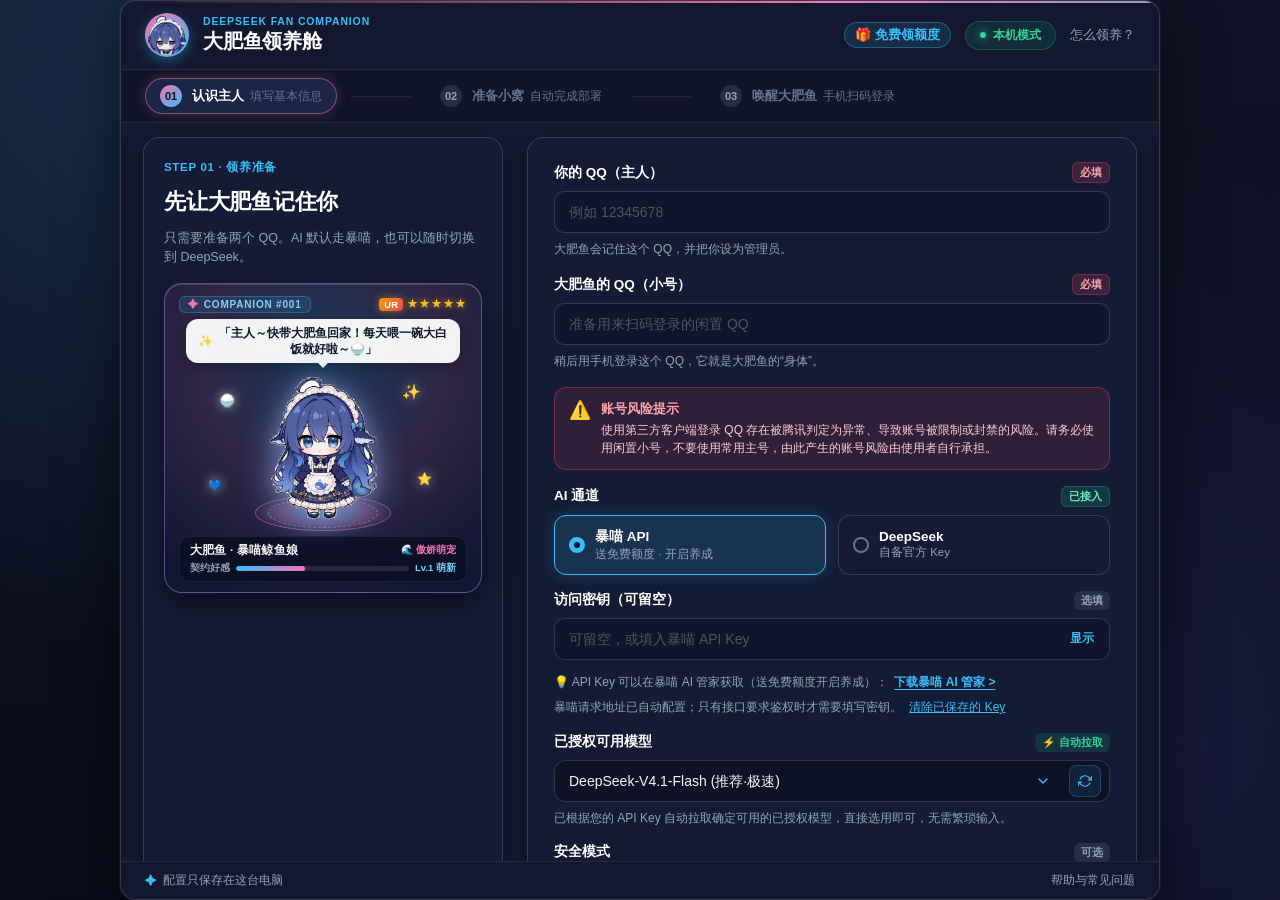
==== web/index.html @ 9a8bf0dd "feat(model): dynamic model fetching from api key and bulletproof astrbot environment recovery" ====
<!DOCTYPE html>
<html lang="zh-CN">
<head>
  <meta charset="UTF-8">
  <meta name="viewport" content="width=device-width, initial-scale=1.0">
  <title>大肥鱼领养舱 · AI 赛博伴侣一键接入</title>
  <link rel="stylesheet" href="css/style.css">
  <link rel="icon" type="image/png" href="img/dafeiyu_logo.png">
  <link rel="shortcut icon" href="favicon.ico">
  <script src="js/assets.js"></script>
</head>
<body>
  <div class="commercial-app">
    <div class="kawaii-particles" aria-hidden="true">
      <span>🍚</span><span>✨</span><span>🐟</span><span>💙</span><span>🌸</span><span>⭐</span>
    </div>

    <!-- 顶栏：大肥鱼领养舱 -->
    <header class="app-header">
      <div class="brand-cluster">
        <div class="brand-avatar-box">
          <img src="img/dafeiyu_logo.png" alt="大肥鱼" class="brand-avatar-img">
        </div>
        <div class="brand-info">
          <span class="brand-pretitle">DEEPSEEK FAN COMPANION</span>
          <h1 class="brand-title">大肥鱼领养舱</h1>
        </div>
      </div>

      <div class="header-status-tray">
        <button class="btn-text-nav highlight-gift" onclick="openExternalUrl('https://ai.baomiao.cn/')" title="下载暴喵 AI 管家 · 免费领额度">
          🎁 免费领额度
        </button>
        <div class="system-status-indicator">
          <span class="ping-dot"></span>
          <span id="service-status">本机模式</span>
        </div>
        <button class="btn-text-nav" onclick="openHelpModal()">怎么领养？</button>
      </div>
    </header>

    <!-- 步骤导航条 (01 认识主人 -> 02 准备小窝 -> 03 唤醒大肥鱼) -->
    <nav class="stepper-track">
      <button class="step-chip step-item active" id="step-tab-1" onclick="goToStep(1)">
        <span class="chip-index">01</span>
        <div class="chip-meta">
          <span class="chip-title">认识主人</span>
          <span class="chip-sub">填写基本信息</span>
        </div>
      </button>
      <div class="step-connector"></div>
      <button class="step-chip step-item" id="step-tab-2" onclick="goToStep(2)">
        <span class="chip-index">02</span>
        <div class="chip-meta">
          <span class="chip-title">准备小窝</span>
          <span class="chip-sub">自动完成部署</span>
        </div>
      </button>
      <div class="step-connector"></div>
      <button class="step-chip step-item" id="step-tab-3" onclick="goToStep(3)">
        <span class="chip-index">03</span>
        <div class="chip-meta">
          <span class="chip-title">唤醒大肥鱼</span>
          <span class="chip-sub">手机扫码登录</span>
        </div>
      </button>
    </nav>

    <!-- 主视口区域 -->
    <main class="main-stage">
      
      <!-- STAGE 1: 认识主人 -->
      <section class="stage-card card active" id="card-step-1">
        <div class="adopt-workspace-grid">
          
          <!-- 左侧：大肥鱼看板与领养说明 -->
          <div class="adopt-hero-card">
            <div class="hero-tagline">STEP 01 · 领养准备</div>
            <h2 class="hero-headline">先让大肥鱼记住你</h2>
            <p class="hero-subtext">只需要准备两个 QQ。AI 默认走暴喵，也可以随时切换到 DeepSeek。</p>
            
            <!-- 二次元专属契约立牌与召唤舞台 (对标蔚蓝档案 / 星穹铁道 角色展台) -->
            <div class="dafeiyu-showcase-card" onclick="speakRandomMascotQuote()" title="点击大肥鱼可以和她互动哦～">
              <!-- 卡牌顶部属性与稀有度标牌 -->
              <div class="showcase-card-header">
                <div class="card-id-tag">
                  <span class="pulse-spark">✦</span>
                  <span>COMPANION #001</span>
                </div>
                <div class="rarity-badge">
                  <span class="ur-tag">UR</span>
                  <span class="stars">★★★★★</span>
                </div>
              </div>

              <!-- 拟真漫画动态对话气泡 -->
              <div class="anime-speech-bubble" id="chibi-bubble">
                <div class="bubble-sparkle-dot">✨</div>
                <p id="bubble-text">「主人～快带大肥鱼回家！每天喂一碗大白饭就好啦～🍚」</p>
                <span class="bubble-arrow"></span>
              </div>

              <!-- 立绘召唤舞台与光环底盘 -->
              <div class="showcase-figure-stage">
                <!-- 科技召唤魔法阵/光环底座 -->
                <div class="stage-summon-pedestal">
                  <div class="pedestal-ring inner-ring"></div>
                  <div class="pedestal-ring outer-ring"></div>
                </div>

                <!-- 浮动漂浮粒子与米饭金星 -->
                <div class="stage-floating-sparks" aria-hidden="true">
                  <span class="spark s1">🍚</span>
                  <span class="spark s2">✨</span>
                  <span class="spark s3">💙</span>
                  <span class="spark s4">⭐</span>
                </div>

                <!-- 大肥鱼超清萌化立绘 (带呼吸浮动与发光) -->
                <img src="img/dafeiyu_chibi.png" alt="吃白饭的大肥鱼立绘" class="showcase-chibi-img">
              </div>

              <!-- 角色档案与好感度契约条 -->
              <div class="showcase-profile-hud">
                <div class="profile-name-row">
                  <span class="character-name">大肥鱼 · 暴喵鲸鱼娘</span>
                  <span class="character-spec-tag">🌊 傲娇萌宠</span>
                </div>
                <div class="profile-affinity-bar">
                  <span class="affinity-label">契约好感</span>
                  <div class="affinity-track">
                    <div class="affinity-fill"></div>
                  </div>
                  <span class="affinity-val">Lv.1 萌新</span>
                </div>
              </div>
            </div>

            <!-- 6枚特色特征胶囊 -->
            <div class="tag-matrix">
              <span class="matrix-pill">🍚 极度嗜吃大白饭</span>
              <span class="matrix-pill">💙 傲娇天然呆体质</span>
              <span class="matrix-pill">⚡ 满血 R1 深度思考</span>
              <span class="matrix-pill">🛡️ 仅本机私有保存</span>
              <span class="matrix-pill">🔑 专属契约一键认主</span>
              <span class="matrix-pill">🌸 三形态自由切换</span>
            </div>
          </div>

          <!-- 右侧：表单配置与通道选择 -->
          <div class="adopt-form-card">
            
            <!-- 主人大号 QQ -->
            <div class="form-block">
              <div class="block-label-row">
                <label for="master_qq">你的 QQ（主人）</label>
                <span class="field-badge required">必填</span>
              </div>
              <div class="input-glow-box">
                <input type="text" id="master_qq" placeholder="例如 12345678" autocomplete="off">
              </div>
              <p class="block-hint">大肥鱼会记住这个 QQ，并把你设为管理员。</p>
            </div>

            <!-- 机器人小号 QQ -->
            <div class="form-block">
              <div class="block-label-row">
                <label for="bot_qq">大肥鱼的 QQ（小号）</label>
                <span class="field-badge required">必填</span>
              </div>
              <div class="input-glow-box">
                <input type="text" id="bot_qq" placeholder="准备用来扫码登录的闲置 QQ" autocomplete="off">
              </div>
              <p class="block-hint">稍后用手机登录这个 QQ，它就是大肥鱼的“身体”。</p>
            </div>

            <!-- 账号风险提示 -->
            <div class="risk-notice">
              <div class="risk-notice-icon">⚠️</div>
              <div class="risk-notice-body">
                <strong>账号风险提示</strong>
                <p>使用第三方客户端登录 QQ 存在被腾讯判定为异常、导致账号被限制或封禁的风险。请务必使用闲置小号，不要使用常用主号，由此产生的账号风险由使用者自行承担。</p>
              </div>
            </div>

            <!-- AI 通道 -->
            <div class="form-block">
              <div class="block-label-row">
                <span>AI 通道</span>
                <span class="field-badge connected">已接入</span>
              </div>
              <div class="provider-switch-deck">
                <div class="provider-radio-card active" data-provider="baomiao" onclick="selectProvider('baomiao')">
                  <div class="radio-dot"></div>
                  <div class="radio-info">
                    <span class="radio-name">暴喵 API</span>
                    <span class="radio-desc">送免费额度 · 开启养成</span>
                  </div>
                </div>
                <div class="provider-radio-card" data-provider="deepseek" onclick="selectProvider('deepseek')">
                  <div class="radio-dot"></div>
                  <div class="radio-info">
                    <span class="radio-name">DeepSeek</span>
                    <span class="radio-desc">自备官方 Key</span>
                  </div>
                </div>
              </div>
            </div>

            <!-- 访问密钥 (可留空) -->
            <div class="form-block">
              <div class="block-label-row">
                <label for="baomiao_api_key">访问密钥（可留空）</label>
                <span class="field-badge optional">选填</span>
              </div>
              
              <!-- 暴喵 Key 输入框 -->
              <div class="input-glow-box with-action" id="baomiao-key-container">
                <input type="password" id="baomiao_api_key" placeholder="可留空，或填入暴喵 API Key" autocomplete="off">
                <button type="button" class="btn-input-icon" onclick="toggleBaomiaoKeyVisibility()" title="切换明文">显示</button>
              </div>

              <!-- DeepSeek Key 输入框 -->
              <div class="input-glow-box with-action" id="deepseek-key-container" style="display: none;">
                <input type="password" id="api_key" placeholder="请输入以 sk- 开头的 DeepSeek 官方密钥" autocomplete="off">
                <button type="button" class="btn-input-icon" onclick="toggleKeyVisibility()" title="切换明文">显示</button>
              </div>

              <!-- 暴喵下载与免费额度简明引导 -->
              <div class="key-guide-line" id="baomiao-key-hint">
                <span class="guide-text">💡 API Key 可以在暴喵 AI 管家获取（送免费额度开启养成）：</span>
                <button type="button" class="btn-link-download" onclick="openExternalUrl('https://ai.baomiao.cn/')">下载暴喵 AI 管家 &gt;</button>
              </div>

              <p class="block-hint">暴喵请求地址已自动配置；只有接口要求鉴权时才需要填写密钥。
                <button type="button" class="btn-clear-key-link" id="btn-clear-key" onclick="clearApiKey()">清除已保存的 Key</button>
              </p>
            </div>

            <!-- AI 模型选择 -->
            <div class="form-block">
              <div class="block-label-row">
                <label for="model_select">已授权可用模型</label>
                <span class="field-badge" id="model_status_badge" style="background: rgba(16, 185, 129, 0.15); color: #34d399; border-color: rgba(16, 185, 129, 0.3);">⚡ 自动拉取</span>
              </div>
              <div class="input-glow-box model-select-box">
                <select id="model_select" class="model-dropdown-select" onchange="onModelSelectChanged(this.value)">
                  <option value="deepseek-flash" selected>DeepSeek-V4.1-Flash (推荐·极速)</option>
                  <option value="deepseek-v4-pro">DeepSeek-V4-Pro (强力推荐)</option>
                </select>
                <button type="button" class="btn-refresh-models" id="btn-refresh-models" onclick="fetchModelsFromApi(true)" title="重新拉取模型列表">
                  <svg width="14" height="14" viewBox="0 0 24 24" fill="none" stroke="currentColor" stroke-width="2"><path d="M23 4v6h-6M1 20v-6h6"/><path d="M3.51 9a9 9 0 0 1 14.85-3.36L23 10M1 14l4.64 4.36A9 9 0 0 0 20.49 15"/></svg>
                </button>
              </div>
              <input type="hidden" id="model_name" value="deepseek-flash">
              <p class="block-hint" id="model-fetch-hint">已根据您的 API Key 自动拉取确定可用的已授权模型，直接选用即可，无需繁琐输入。</p>
            </div>

            <!-- 白名单安全模式 -->
            <div class="form-block">
              <div class="block-label-row">
                <label>安全模式</label>
                <span class="field-badge optional">可选</span>
              </div>
              <label class="toggle-row">
                <span class="toggle-text">
                  <strong>仅主人可用</strong>
                  <em>开启后只有主人的 QQ 能与大肥鱼对话，群友与陌生人会被拦截</em>
                </span>
                <input type="checkbox" id="whitelist_only">
                <span class="toggle-ui"></span>
              </label>
            </div>

            <!-- 底部提交按钮 -->
            <div class="form-action-row">
              <button class="btn btn-adopt-action" onclick="goToStep(2)">
                <span>下一步，准备小窝</span>
                <span class="action-arrow">&gt;</span>
              </button>
            </div>

          </div>

        </div>
      </section>

      <!-- STAGE 2: 准备小窝 (自动完成部署) -->
      <section class="stage-card card" id="card-step-2">
        <div class="build-summary-card">
          <div class="summary-badge">🏠</div>
          <div class="summary-info">
            <h3>正在为大肥鱼准备舒适小窝</h3>
            <p>正在自动配置 NapCat 4.18 与 AstrBot 4.29 运行环境（内置零下载加速，免去繁琐配置）</p>
          </div>
        </div>

        <div class="telemetry-bar">
          <div class="telemetry-labels">
            <span id="status-text">准备就绪，点击下方按钮开始一键部署...</span>
            <span id="progress-percent" class="telemetry-num">0%</span>
          </div>
          <div class="telemetry-track">
            <div class="telemetry-fill" id="progress-bar" style="width: 0%;"></div>
          </div>
        </div>

        <div class="console-wrapper">
          <div class="console-titlebar">
            <div class="console-lights">
              <span class="light red"></span>
              <span class="light yellow"></span>
              <span class="light green"></span>
            </div>
            <span class="console-name">大肥鱼领养舱实时装配日志</span>
            <button class="btn-console-clear" onclick="clearTerminal()">清屏</button>
          </div>
          <div class="log-terminal" id="log-terminal">
            <div class="terminal-line">[系统] 大肥鱼领养舱部署引擎已就绪...</div>
          </div>
        </div>

        <div class="stage-footer space-between">
          <button class="btn btn-outline" onclick="goToStep(1)">&lt; 返回修改参数</button>
          <button class="btn btn-brand" id="btn-start-install" onclick="startInstallation()">
            <span>🚀 开始自动装配并唤醒大肥鱼</span>
          </button>
        </div>
      </section>

      <!-- STAGE 3: 唤醒大肥鱼 (手机扫码登录) -->
      <section class="stage-card card" id="card-step-3">
        <div class="activation-grid">
          <div class="qr-dock-card">
            <div class="qr-scanner-box" id="qr-box">
              <div class="qr-placeholder" id="qr-placeholder">
                <div class="scan-spinner"></div>
                <p>正在生成快速扫码授权凭证...</p>
              </div>
              <img id="qr-image" src="" alt="登录二维码" style="display: none;">
            </div>
            <div class="qr-radar-tag">
              <span class="radar-ping"></span>
              <span>等待手机 QQ 扫码确认</span>
            </div>
          </div>

          <div class="activation-steps-card">
            <h3>📱 手机扫码三步走：</h3>
            <div class="flow-step">
              <div class="flow-number">1</div>
              <div class="flow-content">
                <strong>登录小号 QQ</strong>
                <p>在手机 QQ 上登录你准备作为大肥鱼的备用 QQ 账号。</p>
              </div>
            </div>
            <div class="flow-step">
              <div class="flow-number">2</div>
              <div class="flow-content">
                <strong>使用手机 QQ 扫一扫</strong>
                <p>扫描左侧二维码授权登录（官方安全协议，无需输入小号密码）。</p>
              </div>
            </div>
            <div class="flow-step">
              <div class="flow-number">3</div>
              <div class="flow-content">
                <strong>唤醒大肥鱼并互动</strong>
                <p>用你的<strong>主人大号</strong>给小号私聊发送 <code>变大🍚</code> 或 <code>你好</code>，大肥鱼即刻现身！</p>
              </div>
            </div>

            <div class="activation-toolbar">
              <button class="btn btn-outline btn-sm" onclick="restartServices()">🔄 刷新连接</button>
              <button class="btn btn-outline btn-sm" onclick="relogin()">🔑 重新扫码换号</button>
              <button class="btn btn-outline btn-sm" onclick="goToStep(1)">✏️ 修改基本信息</button>
              <button class="btn btn-danger-soft btn-sm" onclick="stopServices()">⏹️ 停止服务</button>
            </div>
          </div>
        </div>

        <div class="success-banner" id="success-banner" style="display: none;">
          <div class="success-icon">🎉</div>
          <div class="success-meta">
            <h3>太棒啦！大肥鱼已成功唤醒并就绪！</h3>
            <p>大肥鱼已认你为唯一主人。可随时将小号拉入 QQ 群聊一起玩耍～</p>
          </div>
          <div style="display: flex; gap: 8px; align-items: center;">
            <button class="btn btn-success-action" onclick="openHelpModal()">查看互动口令 &gt;</button>
            <button class="btn btn-outline" style="font-size: 12px; padding: 7px 12px; border-radius: 8px;" onclick="unbindMaster()">👑 解除主人绑定</button>
          </div>
        </div>
      </section>

    </main>

    <!-- 底部状态栏 -->
    <footer class="app-footer">
      <div class="footer-left">
        <span class="footer-dot">✦</span>
        <span>配置只保存在这台电脑</span>
      </div>
      <div class="footer-right">
        <button class="btn-footer-link" onclick="openHelpModal()">帮助与常见问题</button>
      </div>
    </footer>

    <!-- 帮助与口令模态弹窗 -->
    <div class="help-modal-overlay" id="help-modal" style="display: none;" onclick="closeHelpModal(event)">
      <div class="help-modal-card" onclick="event.stopPropagation()">
        <div class="modal-header">
          <h3>🎮 大肥鱼常用互动口令与玩法</h3>
          <button class="btn-modal-close" onclick="closeHelpModal()">✕</button>
        </div>
        <div class="modal-body">
          <div class="command-deck">
            <div class="command-tile">
              <div class="tile-header">
                <span class="tile-tag purple">形态切换</span>
                <code>变大🍚</code>
              </div>
              <p class="tile-desc">切换至【清冷御姐态】。单次25字内极简高冷，宠溺主人。</p>
              <button class="btn-copy-chip" onclick="copyText('变大🍚')">复制口令</button>
            </div>

            <div class="command-tile">
              <div class="tile-header">
                <span class="tile-tag purple">形态切换</span>
                <code>变小🍚</code>
              </div>
              <p class="tile-desc">切换至【软萌萝莉态】。黏人乖巧、爱撒娇、饭量大，喜欢找主人贴贴。</p>
              <button class="btn-copy-chip" onclick="copyText('变小🍚')">复制口令</button>
            </div>

            <div class="command-tile">
              <div class="tile-header">
                <span class="tile-tag red">战斗军师</span>
                <code>暴走⚡</code>
              </div>
              <p class="tile-desc">唤醒 DeepSeek-R1 满血深度思考，硬核解决技术、代码与数据推理。</p>
              <button class="btn-copy-chip" onclick="copyText('暴走⚡')">复制口令</button>
            </div>

            <div class="command-tile">
              <div class="tile-header">
                <span class="tile-tag amber">好感契约</span>
                <code>投喂大白饭</code>
              </div>
              <p class="tile-desc">主人每日投喂一碗大白饭，好感度经验值 +10，解锁亲密称呼！</p>
              <button class="btn-copy-chip" onclick="copyText('投喂大白饭')">复制口令</button>
            </div>

            <div class="command-tile">
              <div class="tile-header">
                <span class="tile-tag emerald">群聊互动</span>
                <code>偷吃白饭</code>
              </div>
              <p class="tile-desc">群友若试图抢饭，触发【大白饭保卫战】彩蛋，大肥鱼用尾巴将群友拍飞！</p>
              <button class="btn-copy-chip" onclick="copyText('偷吃白饭')">复制口令</button>
            </div>

            <div class="command-tile">
              <div class="tile-header">
                <span class="tile-tag sky">好感查询</span>
                <code>好感度</code>
              </div>
              <p class="tile-desc">查看当前好感等级（初识/依赖/心动/誓约/AI真神）与互动累计积分。</p>
              <button class="btn-copy-chip" onclick="copyText('好感度')">复制口令</button>
            </div>

            <div class="command-tile">
              <div class="tile-header">
                <span class="tile-tag amber">萌宠抚摸</span>
                <code>摸摸头</code>
              </div>
              <p class="tile-desc">轻轻摸大肥鱼的呆毛或肚皮，有几率触发打呼噜或傲娇脸红反应。</p>
              <button class="btn-copy-chip" onclick="copyText('摸摸头')">复制口令</button>
            </div>

            <div class="command-tile">
              <div class="tile-header">
                <span class="tile-tag purple">玄学占卜</span>
                <code>今日鱼运</code>
              </div>
              <p class="tile-desc">摇动赛博签筒抽神签！测算今日吉凶宜忌、幸运物与大肥鱼专属吐槽。</p>
              <button class="btn-copy-chip" onclick="copyText('今日鱼运')">复制口令</button>
            </div>

            <div class="command-tile">
              <div class="tile-header">
                <span class="tile-tag amber">吃货进阶</span>
                <code>投喂三文鱼刺身</code>
              </div>
              <p class="tile-desc">万物皆可投喂！支持投喂刺身/奶茶/螺蛳粉，大肥鱼会有爆笑生动的美食点评。</p>
              <button class="btn-copy-chip" onclick="copyText('投喂三文鱼刺身')">复制口令</button>
            </div>

            <div class="command-tile">
              <div class="tile-header">
                <span class="tile-tag sky">早晚安陪伴</span>
                <code>晚安大肥鱼</code>
              </div>
              <p class="tile-desc">御姐态轻声用鱼尾掖紧被角哄睡；萝莉态钻进怀里陪主人数大白饭数到睡着。</p>
              <button class="btn-copy-chip" onclick="copyText('晚安大肥鱼')">复制口令</button>
            </div>

            <div class="command-tile">
              <div class="tile-header">
                <span class="tile-tag emerald">打工嘴替</span>
                <code>帮我怼傻逼需求</code>
              </div>
              <p class="tile-desc">御姐态高情商降维打击奇葩需求；萝莉态替你打滚发疯；暴走态给出架构风险。</p>
              <button class="btn-copy-chip" onclick="copyText('帮我怼傻逼需求')">复制口令</button>
            </div>

            <div class="command-tile">
              <div class="tile-header">
                <span class="tile-tag red">群聊判官</span>
                <code>大肥鱼裁决</code>
              </div>
              <p class="tile-desc">遇事不决大肥鱼拍板！群聊掷点掷硬币，裁定谁去拿外卖或今天吃什么。</p>
              <button class="btn-copy-chip" onclick="copyText('大肥鱼裁决')">复制口令</button>
            </div>

            <div class="command-tile">
              <div class="tile-header">
                <span class="tile-tag emerald">打工助手</span>
                <code>帮我写请假条</code>
              </div>
              <p class="tile-desc">大肥鱼化身贴心赛博秘书，自动生成高情商请假理由、周报催交与邮件润色。</p>
              <button class="btn-copy-chip" onclick="copyText('帮我写请假条')">复制口令</button>
            </div>

            <div class="command-tile">
              <div class="tile-header">
                <span class="tile-tag red">契约管理</span>
                <code>解除认主</code>
              </div>
              <p class="tile-desc">私聊发送解绑，大肥鱼会二次确认，发送【确认解除认主】后恢复自由无主状态。</p>
              <button class="btn-copy-chip" onclick="copyText('解除认主')">复制口令</button>
            </div>
          </div>
        </div>
      </div>
    </div>

  </div>

  <!-- 通用确认/输入弹窗 -->
  <div class="dialog-overlay" id="dialog-overlay" style="display: none;">
    <div class="dialog-card">
      <div class="dialog-title" id="dialog-title">提示</div>
      <div class="dialog-body" id="dialog-body"></div>
      <input type="text" class="dialog-input" id="dialog-input" style="display: none;" autocomplete="off">
      <div class="dialog-actions">
        <button class="btn btn-outline btn-sm" id="dialog-cancel">取消</button>
        <button class="btn btn-brand btn-sm" id="dialog-ok">确定</button>
      </div>
    </div>
  </div>

  <!-- 轻提示 toast -->
  <div class="toast-container" id="toast-container"></div>

  <script src="js/vendor/qrcode.js"></script>
  <script src="js/app.js"></script>
</body>
</html>
---- web/css/style.css ----
/* ==========================================================================
   大肥鱼领养舱 · 现代二次元游戏客户端风格视觉系统
   对标设计：深空曜蓝底座 + 破框完整超清立绘 + 灵动气泡对白 + 极简科技表单
   ========================================================================== */

:root {
  /* 领养舱深空曜蓝基调 */
  --bg-app-space: #0c1020;
  --bg-app-shell: #13192f;
  --bg-card: rgba(22, 30, 56, 0.75);
  --bg-card-elevated: #1e274a;
  --bg-card-hover: #26315c;
  --bg-input: #10152b;

  /* 结构线条与发光系统 */
  --border-subtle: rgba(255, 255, 255, 0.08);
  --border-medium: rgba(255, 255, 255, 0.14);
  --border-active: #38bdf8;
  --border-glow: rgba(56, 189, 248, 0.35);

  /* 大肥鱼水色与天蓝色系 */
  --sky-action: #7dd3fc;
  --sky-action-hover: #bae6fd;
  --brand-primary: #38bdf8;
  --brand-gradient: linear-gradient(135deg, #38bdf8 0%, #6366f1 100%);
  --brand-glow: 0 6px 20px rgba(56, 189, 248, 0.35);

  /* 状态色彩 */
  --gold-accent: #fbbf24;
  --emerald-accent: #34d399;
  --red-accent: #f87171;

  /* 文字排版 */
  --text-main: #ffffff;
  --text-body: #e2e8f0;
  --text-secondary: #94a3b8;
  --text-muted: #64748b;

  --font-sans: "SF Pro Display", -apple-system, BlinkMacSystemFont, "Segoe UI", Roboto, "PingFang SC", "Microsoft YaHei", sans-serif;
  --font-mono: ui-monospace, SFMono-Regular, "Cascadia Code", "Roboto Mono", Menlo, Consolas, monospace;
}

* {
  box-sizing: border-box;
  margin: 0;
  padding: 0;
  -webkit-font-smoothing: antialiased;
  -moz-osx-font-smoothing: grayscale;
}

/* 滚动条美化 */
::-webkit-scrollbar {
  width: 6px;
  height: 6px;
}
::-webkit-scrollbar-track {
  background: var(--bg-app-space);
}
::-webkit-scrollbar-thumb {
  background: #2b3660;
  border-radius: 4px;
}
::-webkit-scrollbar-thumb:hover {
  background: #3e4d88;
}

body {
  background-color: var(--bg-app-space);
  background-image: 
    radial-gradient(circle at 10% 10%, rgba(56, 189, 248, 0.14) 0%, transparent 40%),
    radial-gradient(circle at 90% 85%, rgba(99, 102, 241, 0.12) 0%, transparent 45%),
    linear-gradient(180deg, #101426 0%, #0a0d1b 100%);
  color: var(--text-body);
  font-family: var(--font-sans);
  height: 100vh;
  display: flex;
  justify-content: center;
  align-items: center;
  overflow: hidden;
  user-select: none;
}

/* 领养舱主外框 */
.commercial-app {
  width: 100%;
  max-width: 1040px;
  height: 100vh;
  max-height: 100vh;
  background: var(--bg-app-shell);
  border: 1px solid var(--border-medium);
  border-radius: 16px;
  display: flex;
  flex-direction: column;
  position: relative;
  overflow: hidden;
  box-shadow: 0 24px 60px rgba(0, 0, 0, 0.55), 0 0 0 1px rgba(255, 255, 255, 0.06);
}

/* ==========================================================================
   1. 顶栏 (Header)
   ========================================================================== */
.app-header {
  padding: 12px 24px;
  background: rgba(19, 25, 47, 0.95);
  border-bottom: 1px solid var(--border-subtle);
  display: flex;
  align-items: center;
  justify-content: space-between;
  flex-shrink: 0;
}

.brand-cluster {
  display: flex;
  align-items: center;
  gap: 14px;
}

.brand-avatar-box {
  width: 44px;
  height: 44px;
  border-radius: 50%;
  background: var(--brand-gradient);
  display: flex;
  align-items: center;
  justify-content: center;
  padding: 2px;
  box-shadow: 0 4px 14px rgba(56, 189, 248, 0.35);
}

.brand-avatar-img {
  width: 100%;
  height: 100%;
  object-fit: cover;
  border-radius: 50%;
}

.brand-info {
  display: flex;
  flex-direction: column;
}

.brand-pretitle {
  font-size: 10.5px;
  font-weight: 700;
  letter-spacing: 0.08em;
  color: var(--brand-primary);
}

.brand-title {
  font-size: 20px;
  font-weight: 800;
  color: #ffffff;
  letter-spacing: -0.01em;
  margin-top: 1px;
}

.header-status-tray {
  display: flex;
  align-items: center;
  gap: 14px;
}

.system-status-indicator {
  display: flex;
  align-items: center;
  gap: 7px;
  background: rgba(16, 185, 129, 0.12);
  border: 1px solid rgba(16, 185, 129, 0.3);
  padding: 5px 14px;
  border-radius: 20px;
  font-size: 12px;
  font-weight: 600;
  color: #34d399;
}

.ping-dot {
  width: 6px;
  height: 6px;
  border-radius: 50%;
  background: var(--emerald-accent);
  box-shadow: 0 0 8px var(--emerald-accent);
}

.btn-text-nav {
  background: transparent;
  border: none;
  color: var(--text-secondary);
  font-size: 13px;
  font-weight: 500;
  cursor: pointer;
  transition: all 0.2s;
}

.btn-text-nav:hover {
  color: #ffffff;
  text-decoration: underline;
}

.btn-text-nav.highlight-gift {
  color: #38bdf8;
  background: rgba(56, 189, 248, 0.12);
  border: 1px solid rgba(56, 189, 248, 0.35);
  border-radius: 14px;
  padding: 3px 10px;
  font-weight: 600;
}

.btn-text-nav.highlight-gift:hover {
  background: rgba(56, 189, 248, 0.22);
  border-color: #38bdf8;
  box-shadow: 0 0 10px rgba(56, 189, 248, 0.4);
  text-decoration: none;
}

/* ==========================================================================
   2. 步骤导轨 (Stepper Track)
   ========================================================================== */
.stepper-track {
  display: flex;
  align-items: center;
  padding: 8px 24px;
  background: rgba(16, 21, 39, 0.85);
  border-bottom: 1px solid var(--border-subtle);
  flex-shrink: 0;
  gap: 14px;
}

.step-chip {
  background: transparent;
  border: 1px solid transparent;
  color: var(--text-muted);
  padding: 6px 14px;
  border-radius: 24px;
  display: flex;
  align-items: center;
  gap: 10px;
  cursor: pointer;
  transition: all 0.2s ease;
}

.step-chip:hover {
  background: rgba(255, 255, 255, 0.04);
  color: var(--text-secondary);
}

.step-chip.active {
  background: rgba(30, 39, 74, 0.9);
  border-color: rgba(56, 189, 248, 0.4);
  color: #ffffff;
}

.chip-index {
  font-size: 11px;
  font-weight: 800;
  width: 22px;
  height: 22px;
  border-radius: 50%;
  background: rgba(255, 255, 255, 0.1);
  color: var(--text-secondary);
  display: flex;
  align-items: center;
  justify-content: center;
}

.step-chip.active .chip-index {
  background: var(--brand-primary);
  color: #0c1020;
}

.chip-meta {
  display: flex;
  align-items: baseline;
  gap: 6px;
}

.chip-title {
  font-size: 13px;
  font-weight: 700;
}

.chip-sub {
  font-size: 11.5px;
  color: var(--text-muted);
}

.step-connector {
  flex: 1;
  height: 1px;
  background: var(--border-subtle);
  max-width: 60px;
}

/* ==========================================================================
   3. 主视口区域
   ========================================================================== */
.main-stage {
  flex: 1;
  overflow-y: auto;
  padding: 14px 22px;
  display: flex;
  flex-direction: column;
}

.stage-card, .card {
  display: none;
  flex-direction: column;
  gap: 14px;
  animation: fadeIn 0.2s ease-out;
}

.stage-card.active, .card.active {
  display: flex;
}

@keyframes fadeIn {
  from { opacity: 0; transform: translateY(4px); }
  to { opacity: 1; transform: translateY(0); }
}

/* ==========================================================================
   STAGE 1: 领养准备左右双栏
   ========================================================================== */
.adopt-workspace-grid {
  display: grid;
  grid-template-columns: 360px 1fr;
  gap: 24px;
  align-items: stretch;
}

/* 左侧：大肥鱼看板与超清展示立牌 (完美解决图被截断/不全问题) */
.adopt-hero-card {
  background: var(--bg-card);
  border: 1px solid var(--border-medium);
  border-radius: 16px;
  padding: 22px 20px;
  display: flex;
  flex-direction: column;
  gap: 12px;
  box-shadow: 0 8px 24px rgba(0, 0, 0, 0.25);
  backdrop-filter: blur(12px);
}

.hero-tagline {
  font-size: 11.5px;
  font-weight: 800;
  color: var(--brand-primary);
  letter-spacing: 0.06em;
}

.hero-headline {
  font-size: 22px;
  font-weight: 800;
  color: #ffffff;
  letter-spacing: -0.01em;
}

.hero-subtext {
  font-size: 12.5px;
  color: var(--text-secondary);
  line-height: 1.5;
}

/* ==========================================================================
   二次元专属契约立牌与召唤舞台 (对标蔚蓝档案 / 崩铁 / 原神 角色展台)
   ========================================================================== */
.dafeiyu-showcase-card {
  background: radial-gradient(circle at 50% 25%, rgba(56, 189, 248, 0.18) 0%, rgba(244, 114, 182, 0.12) 45%, #111732 90%);
  border: 1.5px solid rgba(167, 139, 250, 0.45);
  border-radius: 18px;
  padding: 12px 14px 10px;
  display: flex;
  flex-direction: column;
  align-items: center;
  position: relative;
  box-shadow: 0 14px 34px rgba(0, 0, 0, 0.45), inset 0 1px 0 rgba(255, 255, 255, 0.14);
  margin: 4px 0;
  overflow: hidden;
  cursor: pointer;
  transition: all 0.25s ease;
}

.dafeiyu-showcase-card:hover {
  border-color: rgba(244, 114, 182, 0.7);
  box-shadow: 0 18px 40px rgba(244, 114, 182, 0.25), 0 0 24px rgba(56, 189, 248, 0.25);
  transform: translateY(-2px);
}

.dafeiyu-showcase-card::before {
  content: "";
  position: absolute;
  top: 0;
  left: -120%;
  width: 60%;
  height: 100%;
  background: linear-gradient(90deg, transparent, rgba(255, 255, 255, 0.08), transparent);
  transform: skewX(-25deg);
  animation: holoSweep 6s infinite ease-in-out;
  pointer-events: none;
}

@keyframes holoSweep {
  0%, 60% { left: -120%; }
  100% { left: 220%; }
}

/* 顶部标签与稀有度 */
.showcase-card-header {
  width: 100%;
  display: flex;
  justify-content: space-between;
  align-items: center;
  margin-bottom: 6px;
  z-index: 2;
}

.card-id-tag {
  display: flex;
  align-items: center;
  gap: 5px;
  font-size: 10px;
  font-weight: 800;
  color: #7dd3fc;
  letter-spacing: 0.08em;
  background: rgba(56, 189, 248, 0.12);
  border: 1px solid rgba(56, 189, 248, 0.3);
  padding: 2px 8px;
  border-radius: 6px;
}

.pulse-spark {
  color: #f472b6;
  animation: pulseSpark 1.5s infinite;
}

@keyframes pulseSpark {
  0%, 100% { opacity: 1; transform: scale(1); }
  50% { opacity: 0.4; transform: scale(0.8); }
}

.rarity-badge {
  display: flex;
  align-items: center;
  gap: 4px;
}

.ur-tag {
  background: linear-gradient(135deg, #f59e0b, #ef4444);
  color: #ffffff;
  font-size: 9.5px;
  font-weight: 900;
  padding: 1px 5px;
  border-radius: 4px;
  box-shadow: 0 0 8px rgba(245, 158, 11, 0.5);
}

.stars {
  color: #fbbf24;
  font-size: 10.5px;
  letter-spacing: 1px;
  text-shadow: 0 0 6px rgba(251, 191, 36, 0.6);
}

/* 漫画动态对话气泡 */
.anime-speech-bubble {
  background: rgba(255, 255, 255, 0.94);
  backdrop-filter: blur(8px);
  color: #0f172a;
  padding: 6px 12px;
  border-radius: 12px;
  font-size: 12px;
  font-weight: 700;
  position: relative;
  box-shadow: 0 4px 14px rgba(0, 0, 0, 0.25);
  margin-bottom: 4px;
  max-width: 95%;
  text-align: center;
  z-index: 2;
  transition: transform 0.2s, background 0.2s;
  display: flex;
  align-items: center;
  gap: 5px;
}

.anime-speech-bubble p {
  margin: 0;
  line-height: 1.35;
  transition: opacity 0.15s ease;
}

.bubble-sparkle-dot {
  font-size: 12px;
}

.anime-speech-bubble .bubble-arrow {
  position: absolute;
  bottom: -5px;
  left: 50%;
  transform: translateX(-50%);
  width: 0;
  height: 0;
  border-left: 5px solid transparent;
  border-right: 5px solid transparent;
  border-top: 5px solid rgba(255, 255, 255, 0.94);
}

/* 立绘召唤舞台与光环底盘 */
.showcase-figure-stage {
  position: relative;
  width: 100%;
  height: 165px;
  display: flex;
  align-items: center;
  justify-content: center;
}

.stage-summon-pedestal {
  position: absolute;
  bottom: 0px;
  width: 140px;
  height: 38px;
  border-radius: 50%;
  background: radial-gradient(ellipse at center, rgba(56, 189, 248, 0.45) 0%, rgba(244, 114, 182, 0.3) 45%, transparent 70%);
  display: flex;
  align-items: center;
  justify-content: center;
  pointer-events: none;
}

.pedestal-ring.inner-ring {
  position: absolute;
  width: 110px;
  height: 30px;
  border-radius: 50%;
  border: 1.5px dashed rgba(56, 189, 248, 0.65);
  animation: rotateSummon 8s linear infinite;
}

.pedestal-ring.outer-ring {
  position: absolute;
  width: 136px;
  height: 36px;
  border-radius: 50%;
  border: 1px solid rgba(244, 114, 182, 0.5);
  animation: rotateSummonRev 12s linear infinite;
}

@keyframes rotateSummon {
  0% { transform: rotate(0deg); }
  100% { transform: rotate(360deg); }
}

@keyframes rotateSummonRev {
  0% { transform: rotate(360deg); }
  100% { transform: rotate(0deg); }
}

.showcase-chibi-img {
  max-height: 100%;
  width: auto;
  object-fit: contain;
  z-index: 2;
  animation: animeFloat 3.6s ease-in-out infinite;
  filter: drop-shadow(0 8px 18px rgba(56, 189, 248, 0.55)) drop-shadow(0 2px 8px rgba(244, 114, 182, 0.45));
  transition: transform 0.25s cubic-bezier(0.34, 1.56, 0.64, 1);
}

.dafeiyu-showcase-card:hover .showcase-chibi-img {
  transform: scale(1.05) translateY(-3px);
}

@keyframes animeFloat {
  0%, 100% { transform: translateY(0px) rotate(0deg); }
  50% { transform: translateY(-7px) rotate(1.5deg); }
}

/* 漂浮金星粒子 */
.stage-floating-sparks {
  position: absolute;
  inset: 0;
  pointer-events: none;
  z-index: 1;
}

.stage-floating-sparks .spark {
  position: absolute;
  font-size: 13px;
  animation: sparkBob 3s ease-in-out infinite alternate;
  filter: drop-shadow(0 0 6px rgba(255, 255, 255, 0.6));
}

.stage-floating-sparks .s1 { top: 16%; left: 14%; animation-delay: 0s; }
.stage-floating-sparks .s2 { top: 10%; right: 16%; animation-delay: 1s; font-size: 15px; }
.stage-floating-sparks .s3 { bottom: 24%; left: 10%; animation-delay: 1.8s; font-size: 11px; }
.stage-floating-sparks .s4 { bottom: 28%; right: 12%; animation-delay: 0.6s; font-size: 12px; }

@keyframes sparkBob {
  0% { transform: translateY(0) scale(0.9); opacity: 0.5; }
  100% { transform: translateY(-6px) scale(1.1); opacity: 0.95; }
}

/* 角色档案与好感度条 */
.showcase-profile-hud {
  width: 100%;
  background: rgba(10, 14, 32, 0.75);
  border: 1px solid rgba(255, 255, 255, 0.08);
  border-radius: 10px;
  padding: 6px 10px;
  margin-top: 4px;
  z-index: 2;
  display: flex;
  flex-direction: column;
  gap: 4px;
}

.profile-name-row {
  display: flex;
  justify-content: space-between;
  align-items: center;
}

.character-name {
  font-size: 11.5px;
  font-weight: 800;
  color: #ffffff;
  letter-spacing: 0.02em;
}

.character-spec-tag {
  font-size: 10px;
  color: #f472b6;
  font-weight: 700;
}

.profile-affinity-bar {
  display: flex;
  align-items: center;
  gap: 6px;
}

.affinity-label {
  font-size: 9.5px;
  color: #94a3b8;
  font-weight: 600;
}

.affinity-track {
  flex: 1;
  height: 5px;
  background: rgba(255, 255, 255, 0.1);
  border-radius: 10px;
  overflow: hidden;
  position: relative;
}

.affinity-fill {
  height: 100%;
  width: 40%;
  background: linear-gradient(90deg, #38bdf8, #f472b6);
  border-radius: 10px;
  box-shadow: 0 0 6px rgba(244, 114, 182, 0.6);
}

.affinity-val {
  font-size: 9.5px;
  color: #7dd3fc;
  font-weight: 700;
}

/* 6枚特征标签矩阵 (二次元芯片样式) */
.tag-matrix {
  display: grid;
  grid-template-columns: repeat(3, 1fr);
  gap: 8px;
  margin-top: auto;
  padding-top: 6px;
}

.matrix-pill {
  background: rgba(244, 114, 182, 0.06);
  border: 1px solid rgba(244, 114, 182, 0.22);
  border-radius: 12px;
  font-size: 11px;
  font-weight: 600;
  color: #f1f5f9;
  padding: 6px 4px;
  text-align: center;
  transition: all 0.2s ease;
}

.matrix-pill:hover {
  background: rgba(56, 189, 248, 0.16);
  border-color: #38bdf8;
  box-shadow: 0 0 10px rgba(56, 189, 248, 0.35);
  transform: translateY(-1px);
}
  margin-top: auto;
  padding-top: 6px;
}

.matrix-pill {
  background: rgba(255, 255, 255, 0.06);
  border: 1px solid var(--border-subtle);
  border-radius: 14px;
  font-size: 11px;
  color: var(--text-secondary);
  padding: 5px 6px;
  text-align: center;
  white-space: nowrap;
}

/* 右侧：表单配置与提交 */
.adopt-form-card {
  background: var(--bg-card);
  border: 1px solid var(--border-medium);
  border-radius: 16px;
  padding: 24px 26px;
  display: flex;
  flex-direction: column;
  gap: 16px;
  box-shadow: 0 8px 24px rgba(0, 0, 0, 0.25);
  backdrop-filter: blur(12px);
}

.form-block {
  display: flex;
  flex-direction: column;
  gap: 8px;
}

.block-label-row {
  display: flex;
  align-items: center;
  justify-content: space-between;
  font-size: 13.5px;
  font-weight: 700;
  color: #ffffff;
}

.field-badge {
  font-size: 11px;
  font-weight: 700;
  padding: 2px 7px;
  border-radius: 6px;
}

.field-badge.required {
  background: rgba(244, 63, 94, 0.18);
  color: #fda4af;
  border: 1px solid rgba(244, 63, 94, 0.3);
}

.field-badge.connected {
  background: rgba(16, 185, 129, 0.18);
  color: #6ee7b7;
  border: 1px solid rgba(16, 185, 129, 0.3);
}

.field-badge.optional {
  background: rgba(255, 255, 255, 0.08);
  color: var(--text-secondary);
}

.input-glow-box {
  position: relative;
  display: flex;
  align-items: center;
}

.input-glow-box input {
  width: 100%;
  background: var(--bg-input);
  border: 1px solid var(--border-medium);
  border-radius: 10px;
  padding: 12px 14px;
  font-size: 14px;
  color: #ffffff;
  outline: none;
  transition: all 0.2s ease;
  font-family: inherit;
}

.input-glow-box input::placeholder {
  color: #4b5563;
}

.input-glow-box input:focus {
  border-color: var(--brand-primary);
  background: #141b38;
  box-shadow: 0 0 0 3px rgba(56, 189, 248, 0.2);
}

.input-glow-box.with-action input {
  padding-right: 56px;
}

.btn-input-icon {
  position: absolute;
  right: 12px;
  background: transparent;
  border: none;
  font-size: 12px;
  font-weight: 600;
  cursor: pointer;
  color: var(--brand-primary);
  padding: 4px;
  transition: opacity 0.2s;
}

.btn-input-icon:hover {
  opacity: 0.8;
}

.block-hint {
  font-size: 12px;
  color: var(--text-secondary);
  line-height: 1.45;
}

.key-guide-line {
  display: flex;
  align-items: center;
  flex-wrap: wrap;
  gap: 6px;
  margin-top: 6px;
  font-size: 12px;
  line-height: 1.45;
}

.guide-text {
  color: var(--text-secondary);
}

.btn-link-download {
  background: transparent;
  border: none;
  padding: 0;
  color: #38bdf8;
  font-size: 12px;
  font-weight: 600;
  cursor: pointer;
  text-decoration: underline;
  text-underline-offset: 3px;
  transition: color 0.2s, text-shadow 0.2s;
}

.btn-link-download:hover {
  color: #7dd3fc;
  text-shadow: 0 0 8px rgba(56, 189, 248, 0.6);
}

/* AI 通道切换器 */
.provider-switch-deck {
  display: grid;
  grid-template-columns: 1fr 1fr;
  gap: 12px;
}

.provider-radio-card {
  background: #151b34;
  border: 1px solid var(--border-medium);
  border-radius: 12px;
  padding: 12px 14px;
  display: flex;
  align-items: center;
  gap: 10px;
  cursor: pointer;
  transition: all 0.2s ease;
}

.provider-radio-card:hover {
  background: #1c2344;
  border-color: rgba(56, 189, 248, 0.35);
}

.provider-radio-card.active {
  background: rgba(56, 189, 248, 0.14);
  border-color: var(--border-active);
  box-shadow: 0 0 16px rgba(56, 189, 248, 0.2);
}

.radio-dot {
  width: 16px;
  height: 16px;
  border-radius: 50%;
  border: 2px solid #64748b;
  display: flex;
  align-items: center;
  justify-content: center;
  flex-shrink: 0;
  transition: all 0.2s;
}

.provider-radio-card.active .radio-dot {
  border-color: var(--brand-primary);
  background: var(--brand-primary);
}

.provider-radio-card.active .radio-dot::after {
  content: "";
  width: 6px;
  height: 6px;
  border-radius: 50%;
  background: #0f172a;
}

.radio-info {
  display: flex;
  flex-direction: column;
}

.radio-name {
  font-size: 13.5px;
  font-weight: 700;
  color: #ffffff;
}

.radio-desc {
  font-size: 11.5px;
  color: var(--text-secondary);
  margin-top: 1px;
}

/* 模型快捷标签 */
.model-quick-tags {
  display: flex;
  flex-wrap: wrap;
  gap: 8px;
  margin-top: 8px;
}

.model-tag {
  display: inline-flex;
  align-items: center;
  padding: 5px 10px;
  background: #151b34;
  border: 1px solid var(--border-medium);
  border-radius: 8px;
  color: var(--text-secondary);
  font-size: 12px;
  cursor: pointer;
  transition: all 0.2s ease;
  user-select: none;
}

.model-tag:hover {
  background: #1e284c;
  color: #fff;
  border-color: rgba(56, 189, 248, 0.4);
}

.model-tag.active {
  background: rgba(56, 189, 248, 0.15);
  border-color: var(--brand-primary);
  color: var(--brand-primary);
  font-weight: 600;
  box-shadow: 0 0 10px rgba(56, 189, 248, 0.2);
}

/* AI 授权模型下拉框 */
.model-select-box {
  display: flex;
  align-items: center;
  position: relative;
  background: var(--input-bg, #0d1224);
  border: 1px solid var(--border-medium, rgba(255, 255, 255, 0.1));
  border-radius: 12px;
  padding-right: 8px;
}

.model-dropdown-select {
  flex: 1;
  background: transparent;
  color: #f1f5f9;
  font-size: 14px;
  font-weight: 500;
  border: none;
  outline: none;
  padding: 12px 14px;
  cursor: pointer;
  appearance: none;
  -webkit-appearance: none;
  background-image: url("data:image/svg+xml;charset=UTF-8,%3csvg xmlns='http://www.w3.org/2000/svg' viewBox='0 0 24 24' fill='none' stroke='%2338bdf8' stroke-width='2' stroke-linecap='round' stroke-linejoin='round'%3e%3cpolyline points='6 9 12 15 18 9'%3e%3c/polyline%3e%3c/svg%3e");
  background-repeat: no-repeat;
  background-position: right 12px center;
  background-size: 16px;
  padding-right: 36px;
}

.model-dropdown-select option {
  background: #111827;
  color: #f1f5f9;
  padding: 10px;
}

.btn-refresh-models {
  background: rgba(56, 189, 248, 0.1);
  border: 1px solid rgba(56, 189, 248, 0.25);
  border-radius: 8px;
  color: #38bdf8;
  width: 32px;
  height: 32px;
  display: flex;
  align-items: center;
  justify-content: center;
  cursor: pointer;
  transition: all 0.2s ease;
  margin-left: 6px;
}

.btn-refresh-models:hover {
  background: rgba(56, 189, 248, 0.25);
  transform: rotate(45deg);
}

/* 领养下一步行动按钮 (对标蓝底亮色大按钮) */
.form-action-row {
  margin-top: auto;
  padding-top: 6px;
}

.btn-adopt-action {
  width: 100%;
  background: var(--sky-action);
  color: #0f172a;
  border: none;
  border-radius: 12px;
  padding: 13px 20px;
  font-size: 15px;
  font-weight: 800;
  cursor: pointer;
  display: flex;
  align-items: center;
  justify-content: center;
  gap: 8px;
  box-shadow: 0 6px 20px rgba(125, 211, 252, 0.35);
  transition: all 0.2s ease;
}

.btn-adopt-action:hover {
  background: var(--sky-action-hover);
  transform: translateY(-1px);
  box-shadow: 0 8px 24px rgba(125, 211, 252, 0.5);
}

.btn-adopt-action:active {
  transform: translateY(1px);
}

.action-arrow {
  font-size: 16px;
  font-weight: 900;
}

/* ==========================================================================
   STAGE 2 & STAGE 3 (通用控件)
   ========================================================================== */
.build-summary-card {
  background: var(--bg-card);
  border: 1px solid var(--border-medium);
  border-radius: 14px;
  padding: 16px 20px;
  display: flex;
  align-items: center;
  gap: 16px;
}

.summary-badge {
  font-size: 28px;
  width: 48px;
  height: 48px;
  background: rgba(56, 189, 248, 0.18);
  border: 1px solid rgba(56, 189, 248, 0.35);
  border-radius: 12px;
  display: flex;
  align-items: center;
  justify-content: center;
  flex-shrink: 0;
}

.summary-info h3 {
  font-size: 14.5px;
  font-weight: 700;
  color: #ffffff;
}

.summary-info p {
  font-size: 12px;
  color: var(--text-secondary);
  margin-top: 3px;
}

.telemetry-bar {
  background: var(--bg-card);
  border: 1px solid var(--border-medium);
  border-radius: 12px;
  padding: 14px 18px;
  display: flex;
  flex-direction: column;
  gap: 10px;
}

.telemetry-labels {
  display: flex;
  justify-content: space-between;
  align-items: center;
  font-size: 12.5px;
  color: var(--text-secondary);
}

.telemetry-num {
  font-weight: 700;
  color: var(--brand-primary);
  font-family: var(--font-mono);
  font-size: 13.5px;
}

.telemetry-track {
  width: 100%;
  height: 8px;
  background: var(--bg-input);
  border-radius: 6px;
  overflow: hidden;
  border: 1px solid var(--border-subtle);
}

.telemetry-fill {
  height: 100%;
  background: linear-gradient(90deg, #38bdf8 0%, #6366f1 100%);
  border-radius: 6px;
  transition: width 0.3s ease;
  box-shadow: 0 0 12px rgba(56, 189, 248, 0.6);
}

.console-wrapper {
  background: #0b0e1d;
  border: 1px solid var(--border-medium);
  border-radius: 12px;
  overflow: hidden;
  display: flex;
  flex-direction: column;
}

.console-titlebar {
  background: #141a33;
  padding: 8px 14px;
  display: flex;
  align-items: center;
  gap: 10px;
  border-bottom: 1px solid var(--border-subtle);
}

.console-lights {
  display: flex;
  gap: 6px;
}

.light {
  width: 9px;
  height: 9px;
  border-radius: 50%;
}

.light.red { background: #ef4444; }
.light.yellow { background: #f59e0b; }
.light.green { background: #10b981; }

.console-name {
  font-size: 12px;
  color: var(--text-secondary);
  font-family: var(--font-mono);
  font-weight: 600;
}

.btn-console-clear {
  margin-left: auto;
  background: transparent;
  border: 1px solid var(--border-medium);
  color: var(--text-muted);
  font-size: 11px;
  padding: 2px 8px;
  border-radius: 4px;
  cursor: pointer;
}

.btn-console-clear:hover {
  color: #ffffff;
}

.log-terminal {
  height: 200px;
  overflow-y: auto;
  padding: 12px 16px;
  font-family: var(--font-mono);
  font-size: 12px;
  line-height: 1.6;
  color: #e2e8f0;
  background: #090c1a;
}

.terminal-line {
  white-space: pre-wrap;
  word-break: break-all;
}

.stage-footer {
  display: flex;
  align-items: center;
  justify-content: flex-end;
  gap: 16px;
  margin-top: auto;
  padding-top: 10px;
}

.stage-footer.space-between {
  justify-content: space-between;
}

.btn {
  padding: 11px 24px;
  border-radius: 10px;
  font-size: 13.5px;
  font-weight: 700;
  cursor: pointer;
  border: none;
  display: inline-flex;
  align-items: center;
  justify-content: center;
  gap: 8px;
  transition: all 0.2s ease;
  font-family: inherit;
}

.btn-brand {
  background: var(--sky-action);
  color: #0f172a;
  box-shadow: 0 4px 14px rgba(125, 211, 252, 0.35);
}

.btn-brand:hover:not(:disabled) {
  background: var(--sky-action-hover);
  transform: translateY(-1px);
}

.btn-brand:disabled {
  opacity: 0.55;
  cursor: not-allowed;
  transform: none;
}

.btn-outline {
  background: rgba(255, 255, 255, 0.06);
  border: 1px solid var(--border-medium);
  color: var(--text-secondary);
}

.btn-outline:hover {
  background: rgba(255, 255, 255, 0.12);
  color: #ffffff;
}

.btn-danger-soft {
  background: rgba(239, 68, 68, 0.2);
  border: 1px solid rgba(239, 68, 68, 0.4);
  color: #fca5a5;
}

.btn-sm {
  padding: 7px 14px;
  font-size: 12px;
  border-radius: 8px;
}

/* 扫码区域 */
.activation-grid {
  display: grid;
  grid-template-columns: 260px 1fr;
  gap: 20px;
}

.qr-dock-card {
  background: var(--bg-card);
  border: 1px solid var(--border-medium);
  border-radius: 14px;
  padding: 16px;
  display: flex;
  flex-direction: column;
  align-items: center;
  gap: 10px;
}

.qr-scanner-box {
  width: 200px;
  min-height: 200px;
  background: #ffffff;
  border-radius: 14px;
  display: flex;
  flex-direction: column;
  align-items: center;
  justify-content: center;
  padding: 12px 10px;
  box-shadow: 0 8px 24px rgba(0, 0, 0, 0.25);
  position: relative;
  overflow: visible;
  box-sizing: border-box;
}

.qr-scanner-box img {
  width: 176px;
  height: 176px;
  object-fit: contain;
}

.qr-placeholder {
  width: 100%;
  display: flex;
  flex-direction: column;
  align-items: center;
  justify-content: center;
  text-align: center;
  color: #64748b;
  gap: 10px;
  font-size: 12px;
}

.scan-spinner {
  width: 32px;
  height: 32px;
  border: 3px solid #e2e8f0;
  border-top-color: var(--brand-primary);
  border-radius: 50%;
  animation: spin 0.8s linear infinite;
}

@keyframes spin {
  to { transform: rotate(360deg); }
}

.qr-radar-tag {
  display: flex;
  align-items: center;
  gap: 8px;
  font-size: 12px;
  color: #e2e8f0;
  background: rgba(255, 255, 255, 0.08);
  border: 1px solid var(--border-subtle);
  padding: 5px 12px;
  border-radius: 20px;
}

.radar-ping {
  width: 7px;
  height: 7px;
  border-radius: 50%;
  background: #38bdf8;
  animation: radarPulse 1.6s infinite;
}

@keyframes radarPulse {
  0%, 100% { opacity: 1; transform: scale(1); }
  50% { opacity: 0.3; transform: scale(1.3); }
}

.activation-steps-card {
  background: var(--bg-card);
  border: 1px solid var(--border-medium);
  border-radius: 14px;
  padding: 20px 24px;
  display: flex;
  flex-direction: column;
  gap: 14px;
}

.activation-steps-card h3 {
  font-size: 14.5px;
  color: #ffffff;
  font-weight: 700;
}

.flow-step {
  display: flex;
  align-items: flex-start;
  gap: 12px;
}

.flow-number {
  width: 24px;
  height: 24px;
  border-radius: 50%;
  background: rgba(56, 189, 248, 0.2);
  color: var(--brand-primary);
  font-weight: 700;
  font-size: 12px;
  display: flex;
  align-items: center;
  justify-content: center;
  flex-shrink: 0;
  margin-top: 1px;
}

.flow-content strong {
  font-size: 13.5px;
  color: #ffffff;
}

.flow-content p {
  font-size: 12px;
  color: var(--text-secondary);
  margin-top: 2px;
  line-height: 1.45;
}

.flow-content code {
  background: rgba(56, 189, 248, 0.2);
  color: #bae6fd;
  padding: 1px 6px;
  border-radius: 4px;
  font-family: var(--font-mono);
  font-weight: 600;
}

.activation-toolbar {
  display: flex;
  gap: 10px;
  margin-top: auto;
  padding-top: 14px;
  border-top: 1px solid var(--border-subtle);
}

.success-banner {
  background: linear-gradient(135deg, rgba(6, 95, 70, 0.5) 0%, rgba(6, 78, 59, 0.4) 100%);
  border: 1px solid rgba(16, 185, 129, 0.5);
  border-radius: 14px;
  padding: 16px 20px;
  display: flex;
  align-items: center;
  gap: 16px;
}

.success-icon {
  font-size: 32px;
}

.success-meta h3 {
  font-size: 14.5px;
  font-weight: 700;
  color: #34d399;
}

.success-meta p {
  font-size: 12px;
  color: #a7f3d0;
  margin-top: 2px;
}

.btn-success-action {
  margin-left: auto;
  background: var(--emerald-accent);
  color: #064e3b;
  border: none;
  padding: 9px 18px;
  border-radius: 8px;
  font-size: 13px;
  font-weight: 700;
  cursor: pointer;
}

/* ==========================================================================
   4. 底栏 (Footer)
   ========================================================================== */
.app-footer {
  padding: 10px 24px;
  background: rgba(19, 25, 47, 0.95);
  border-top: 1px solid var(--border-subtle);
  display: flex;
  align-items: center;
  justify-content: space-between;
  font-size: 12px;
  color: var(--text-secondary);
  flex-shrink: 0;
}

.footer-left {
  display: flex;
  align-items: center;
  gap: 6px;
}

.footer-dot {
  color: var(--brand-primary);
}

.btn-footer-link {
  background: transparent;
  border: none;
  color: var(--text-secondary);
  font-size: 12px;
  cursor: pointer;
  transition: color 0.2s;
}

.btn-footer-link:hover {
  color: #ffffff;
  text-decoration: underline;
}

/* ==========================================================================
   5. 帮助弹窗 (Modal)
   ========================================================================== */
.help-modal-overlay {
  position: fixed;
  inset: 0;
  background: rgba(10, 14, 28, 0.75);
  backdrop-filter: blur(10px);
  display: flex;
  align-items: center;
  justify-content: center;
  z-index: 1000;
  padding: 20px;
}

.help-modal-card {
  width: 100%;
  max-width: 640px;
  background: #171f3a;
  border: 1px solid var(--border-medium);
  border-radius: 16px;
  padding: 22px 24px;
  box-shadow: 0 20px 60px rgba(0, 0, 0, 0.6);
  display: flex;
  flex-direction: column;
  gap: 16px;
}

.modal-header {
  display: flex;
  align-items: center;
  justify-content: space-between;
}

.modal-header h3 {
  font-size: 16px;
  font-weight: 700;
  color: #ffffff;
}

.btn-modal-close {
  background: transparent;
  border: none;
  color: var(--text-muted);
  font-size: 18px;
  cursor: pointer;
}

.btn-modal-close:hover {
  color: #ffffff;
}

.command-deck {
  display: grid;
  grid-template-columns: 1fr 1fr;
  gap: 12px;
}

.command-tile {
  background: rgba(255, 255, 255, 0.04);
  border: 1px solid var(--border-subtle);
  border-radius: 10px;
  padding: 12px 14px;
  display: flex;
  flex-direction: column;
  gap: 6px;
}

.tile-header {
  display: flex;
  align-items: center;
  gap: 8px;
}

.tile-tag {
  font-size: 10.5px;
  font-weight: 700;
  padding: 2px 6px;
  border-radius: 4px;
}

.tile-tag.purple { background: rgba(139, 92, 246, 0.25); color: #ddd6fe; }
.tile-tag.red { background: rgba(239, 68, 68, 0.25); color: #fecaca; }
.tile-tag.amber { background: rgba(245, 158, 11, 0.25); color: #fef3c7; }
.tile-tag.emerald { background: rgba(16, 185, 129, 0.25); color: #a7f3d0; }
.tile-tag.sky { background: rgba(56, 189, 248, 0.25); color: #bae6fd; }

.tile-header code {
  font-size: 13.5px;
  font-weight: 700;
  color: #ffffff;
}

.tile-desc {
  font-size: 11.5px;
  color: var(--text-secondary);
  line-height: 1.4;
}

.btn-copy-chip {
  align-self: flex-start;
  background: rgba(255, 255, 255, 0.08);
  border: 1px solid var(--border-medium);
  color: var(--text-secondary);
  font-size: 11px;
  font-weight: 600;
  padding: 3px 8px;
  border-radius: 6px;
  cursor: pointer;
  margin-top: 4px;
}

.btn-copy-chip:hover {
  background: var(--brand-primary);
  color: #0f172a;
}

/* ==========================================================================
   6. 二次元增强 / 账号风险提示 / 白名单开关 / 漂浮粒子
   ========================================================================== */

/* 二次元点缀：应用壳顶部流光 */
.commercial-app::before {
  content: "";
  position: absolute;
  top: 0;
  left: 0;
  right: 0;
  height: 2px;
  background: linear-gradient(90deg, transparent, #f472b6, #38bdf8, transparent);
  background-size: 200% 100%;
  animation: auroraSlide 4s linear infinite;
  z-index: 2;
  pointer-events: none;
}

@keyframes auroraSlide {
  0% { background-position: 0% 0; }
  100% { background-position: 200% 0; }
}

/* 漂浮二次元粒子 */
.kawaii-particles {
  position: absolute;
  inset: 0;
  pointer-events: none;
  z-index: 1;
  overflow: hidden;
}

.kawaii-particles span {
  position: absolute;
  bottom: -40px;
  font-size: 18px;
  opacity: 0.35;
  animation: kawaiiFloat 14s linear infinite;
}

.kawaii-particles span:nth-child(1) { left: 6%;  animation-duration: 13s; animation-delay: 0s;   font-size: 15px; }
.kawaii-particles span:nth-child(2) { left: 22%; animation-duration: 17s; animation-delay: 2.5s; }
.kawaii-particles span:nth-child(3) { left: 40%; animation-duration: 15s; animation-delay: 5s;   font-size: 20px; }
.kawaii-particles span:nth-child(4) { left: 58%; animation-duration: 18s; animation-delay: 1.2s; font-size: 16px; }
.kawaii-particles span:nth-child(5) { left: 74%; animation-duration: 14s; animation-delay: 7s;   }
.kawaii-particles span:nth-child(6) { left: 90%; animation-duration: 16s; animation-delay: 3.8s; font-size: 15px; }

@keyframes kawaiiFloat {
  0%   { transform: translateY(0) translateX(0) rotate(0deg); opacity: 0; }
  10%  { opacity: 0.35; }
  90%  { opacity: 0.35; }
  100% { transform: translateY(-110vh) translateX(40px) rotate(360deg); opacity: 0; }
}

/* 账号风险提示 */
.risk-notice {
  display: flex;
  gap: 10px;
  align-items: flex-start;
  background: rgba(244, 63, 94, 0.12);
  border: 1px solid rgba(244, 63, 94, 0.35);
  border-radius: 12px;
  padding: 12px 14px;
}

.risk-notice-icon {
  font-size: 18px;
  line-height: 1.2;
}

.risk-notice-body strong {
  display: block;
  color: #fda4af;
  font-size: 13px;
  font-weight: 700;
  margin-bottom: 3px;
}

.risk-notice-body p {
  color: #fecdd3;
  font-size: 12px;
  line-height: 1.5;
  margin: 0;
}

/* 白名单安全模式开关 */
.toggle-row {
  display: flex;
  align-items: center;
  gap: 12px;
  cursor: pointer;
  padding: 10px 12px;
  background: rgba(255, 255, 255, 0.04);
  border: 1px solid var(--border-medium);
  border-radius: 12px;
  transition: border-color 0.2s, background 0.2s;
}

.toggle-row:hover {
  border-color: rgba(56, 189, 248, 0.4);
}

.toggle-text {
  flex: 1;
  display: flex;
  flex-direction: column;
  gap: 2px;
}

.toggle-text strong {
  color: #ffffff;
  font-size: 13.5px;
  font-weight: 700;
}

.toggle-text em {
  color: var(--text-secondary);
  font-size: 11.5px;
  font-style: normal;
  line-height: 1.4;
}

.toggle-row input[type="checkbox"] {
  display: none;
}

.toggle-ui {
  position: relative;
  width: 42px;
  height: 24px;
  background: #2b3560;
  border-radius: 20px;
  flex-shrink: 0;
  transition: background 0.2s;
  box-shadow: inset 0 1px 3px rgba(0, 0, 0, 0.4);
}

.toggle-ui::after {
  content: "";
  position: absolute;
  top: 3px;
  left: 3px;
  width: 18px;
  height: 18px;
  background: #ffffff;
  border-radius: 50%;
  transition: transform 0.2s;
  box-shadow: 0 1px 3px rgba(0, 0, 0, 0.4);
}

.toggle-row input[type="checkbox"]:checked + .toggle-ui {
  background: linear-gradient(135deg, #f472b6, #38bdf8);
}

.toggle-row input[type="checkbox"]:checked + .toggle-ui::after {
  transform: translateX(18px);
}

/* 更二次元的按钮与卡片动效 */
.btn-brand:hover:not(:disabled),
.btn-adopt-action:hover {
  box-shadow: 0 8px 26px rgba(244, 114, 182, 0.45);
}

.step-chip.active {
  border-color: rgba(244, 114, 182, 0.5);
  box-shadow: 0 0 14px rgba(244, 114, 182, 0.2);
}

.step-chip.active .chip-index {
  background: linear-gradient(135deg, #f472b6, #38bdf8);
}

.brand-avatar-box {
  background: linear-gradient(135deg, #f472b6, #38bdf8);
  animation: gentleBob 3s ease-in-out infinite;
}

.adopt-hero-card:hover,
.adopt-form-card:hover,
.build-summary-card:hover,
.activation-steps-card:hover,
.qr-dock-card:hover {
  border-color: rgba(244, 114, 182, 0.4);
  box-shadow: 0 12px 32px rgba(244, 114, 182, 0.15), 0 8px 24px rgba(0, 0, 0, 0.25);
}

/* ==========================================================================
   7. 通用弹窗 / toast / 清除 Key 按钮
   ========================================================================== */

.dialog-overlay {
  position: fixed;
  inset: 0;
  background: rgba(10, 14, 28, 0.75);
  backdrop-filter: blur(10px);
  display: flex;
  align-items: center;
  justify-content: center;
  z-index: 1100;
  padding: 20px;
}

.dialog-card {
  width: 100%;
  max-width: 400px;
  background: #171f3a;
  border: 1px solid var(--border-medium);
  border-radius: 16px;
  padding: 20px 22px;
  box-shadow: 0 20px 60px rgba(0, 0, 0, 0.6);
  display: flex;
  flex-direction: column;
  gap: 12px;
}

.dialog-title {
  font-size: 15px;
  font-weight: 700;
  color: #ffffff;
}

.dialog-body {
  font-size: 13px;
  color: var(--text-secondary);
  line-height: 1.55;
  white-space: pre-wrap;
  word-break: break-word;
}

.dialog-input {
  width: 100%;
  background: var(--bg-input);
  border: 1px solid var(--border-medium);
  border-radius: 10px;
  padding: 10px 12px;
  font-size: 14px;
  color: #ffffff;
  outline: none;
  font-family: inherit;
}

.dialog-input:focus {
  border-color: var(--brand-primary);
  box-shadow: 0 0 0 3px rgba(56, 189, 248, 0.2);
}

.dialog-actions {
  display: flex;
  justify-content: flex-end;
  gap: 10px;
  margin-top: 4px;
}

.toast-container {
  position: fixed;
  top: 20px;
  left: 50%;
  transform: translateX(-50%);
  display: flex;
  flex-direction: column;
  align-items: center;
  gap: 8px;
  z-index: 1200;
  pointer-events: none;
}

.toast {
  background: rgba(23, 31, 58, 0.95);
  border: 1px solid rgba(56, 189, 248, 0.4);
  color: #e2e8f0;
  font-size: 13px;
  padding: 10px 18px;
  border-radius: 10px;
  box-shadow: 0 8px 24px rgba(0, 0, 0, 0.4);
  max-width: 80vw;
  word-break: break-word;
  animation: toastIn 0.25s ease-out;
  transition: opacity 0.3s, transform 0.3s;
}

.toast-hide {
  opacity: 0;
  transform: translateY(-8px);
}

@keyframes toastIn {
  from { opacity: 0; transform: translateY(-10px); }
  to { opacity: 1; transform: translateY(0); }
}

.btn-clear-key-link {
  background: transparent;
  border: none;
  color: var(--brand-primary);
  font-size: 12px;
  cursor: pointer;
  padding: 0;
  margin-left: 4px;
  text-decoration: underline;
}

.btn-clear-key-link:hover {
  color: #bae6fd;
}
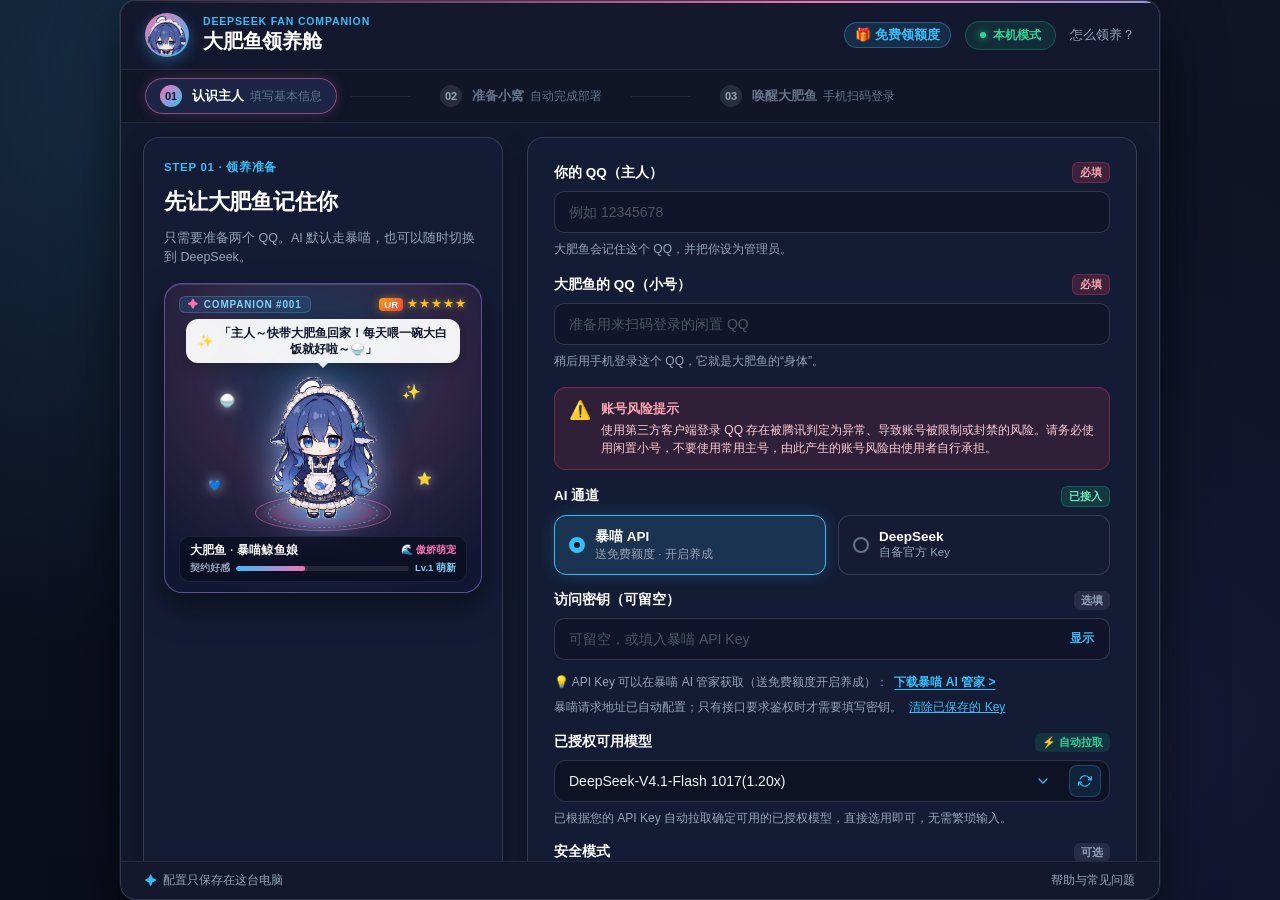
==== commit 6892fad5: "feat(model): support DeepSeek-V4.1-Flash 1017(1.20x) full name with dual fallback" ====
--- a/web/index.html
+++ b/web/index.html
@@ -245,14 +245,16 @@
               </div>
               <div class="input-glow-box model-select-box">
                 <select id="model_select" class="model-dropdown-select" onchange="onModelSelectChanged(this.value)">
-                  <option value="deepseek-flash" selected>DeepSeek-V4.1-Flash (推荐·极速)</option>
-                  <option value="deepseek-v4-pro">DeepSeek-V4-Pro (强力推荐)</option>
+                  <option value="DeepSeek-V4.1-Flash 1017(1.20x)" selected>DeepSeek-V4.1-Flash 1017(1.20x)</option>
+                  <option value="deepseek-flash">deepseek-flash (标准极速)</option>
+                  <option value="Deepseek-V4-Pro (3.60x)">Deepseek-V4-Pro (3.60x)</option>
+                  <option value="deepseek-v4-pro">deepseek-v4-pro (标准强力)</option>
                 </select>
                 <button type="button" class="btn-refresh-models" id="btn-refresh-models" onclick="fetchModelsFromApi(true)" title="重新拉取模型列表">
                   <svg width="14" height="14" viewBox="0 0 24 24" fill="none" stroke="currentColor" stroke-width="2"><path d="M23 4v6h-6M1 20v-6h6"/><path d="M3.51 9a9 9 0 0 1 14.85-3.36L23 10M1 14l4.64 4.36A9 9 0 0 0 20.49 15"/></svg>
                 </button>
               </div>
-              <input type="hidden" id="model_name" value="deepseek-flash">
+              <input type="hidden" id="model_name" value="DeepSeek-V4.1-Flash 1017(1.20x)">
               <p class="block-hint" id="model-fetch-hint">已根据您的 API Key 自动拉取确定可用的已授权模型，直接选用即可，无需繁琐输入。</p>
             </div>
 
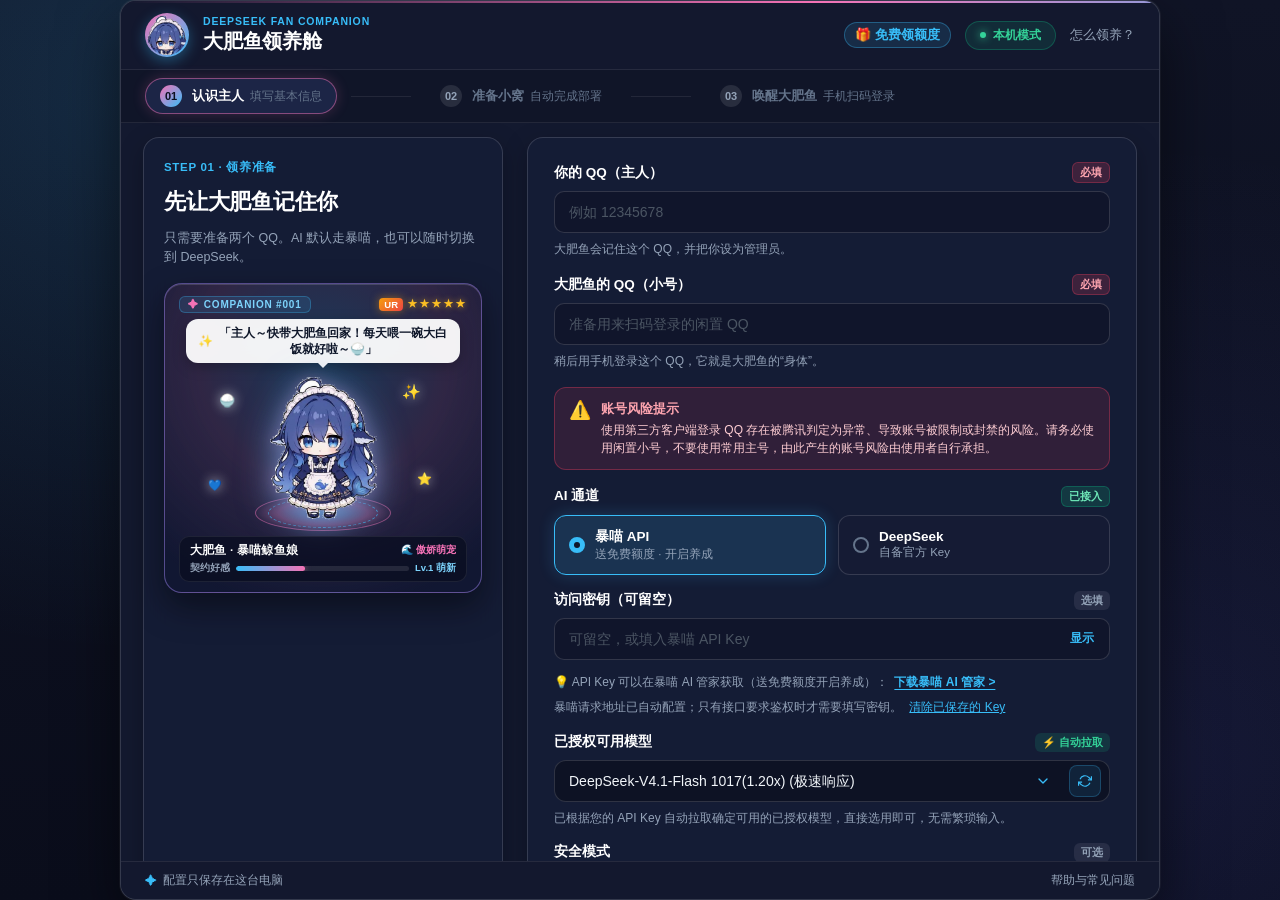
==== commit ada0203b: "feat(model): strictly lock model to DeepSeek-V4.1-Flash 1017(1.20x)" ====
--- a/web/index.html
+++ b/web/index.html
@@ -245,10 +245,7 @@
               </div>
               <div class="input-glow-box model-select-box">
                 <select id="model_select" class="model-dropdown-select" onchange="onModelSelectChanged(this.value)">
-                  <option value="DeepSeek-V4.1-Flash 1017(1.20x)" selected>DeepSeek-V4.1-Flash 1017(1.20x)</option>
-                  <option value="deepseek-flash">deepseek-flash (标准极速)</option>
-                  <option value="Deepseek-V4-Pro (3.60x)">Deepseek-V4-Pro (3.60x)</option>
-                  <option value="deepseek-v4-pro">deepseek-v4-pro (标准强力)</option>
+                  <option value="DeepSeek-V4.1-Flash 1017(1.20x)" selected>DeepSeek-V4.1-Flash 1017(1.20x) (极速响应)</option>
                 </select>
                 <button type="button" class="btn-refresh-models" id="btn-refresh-models" onclick="fetchModelsFromApi(true)" title="重新拉取模型列表">
                   <svg width="14" height="14" viewBox="0 0 24 24" fill="none" stroke="currentColor" stroke-width="2"><path d="M23 4v6h-6M1 20v-6h6"/><path d="M3.51 9a9 9 0 0 1 14.85-3.36L23 10M1 14l4.64 4.36A9 9 0 0 0 20.49 15"/></svg>
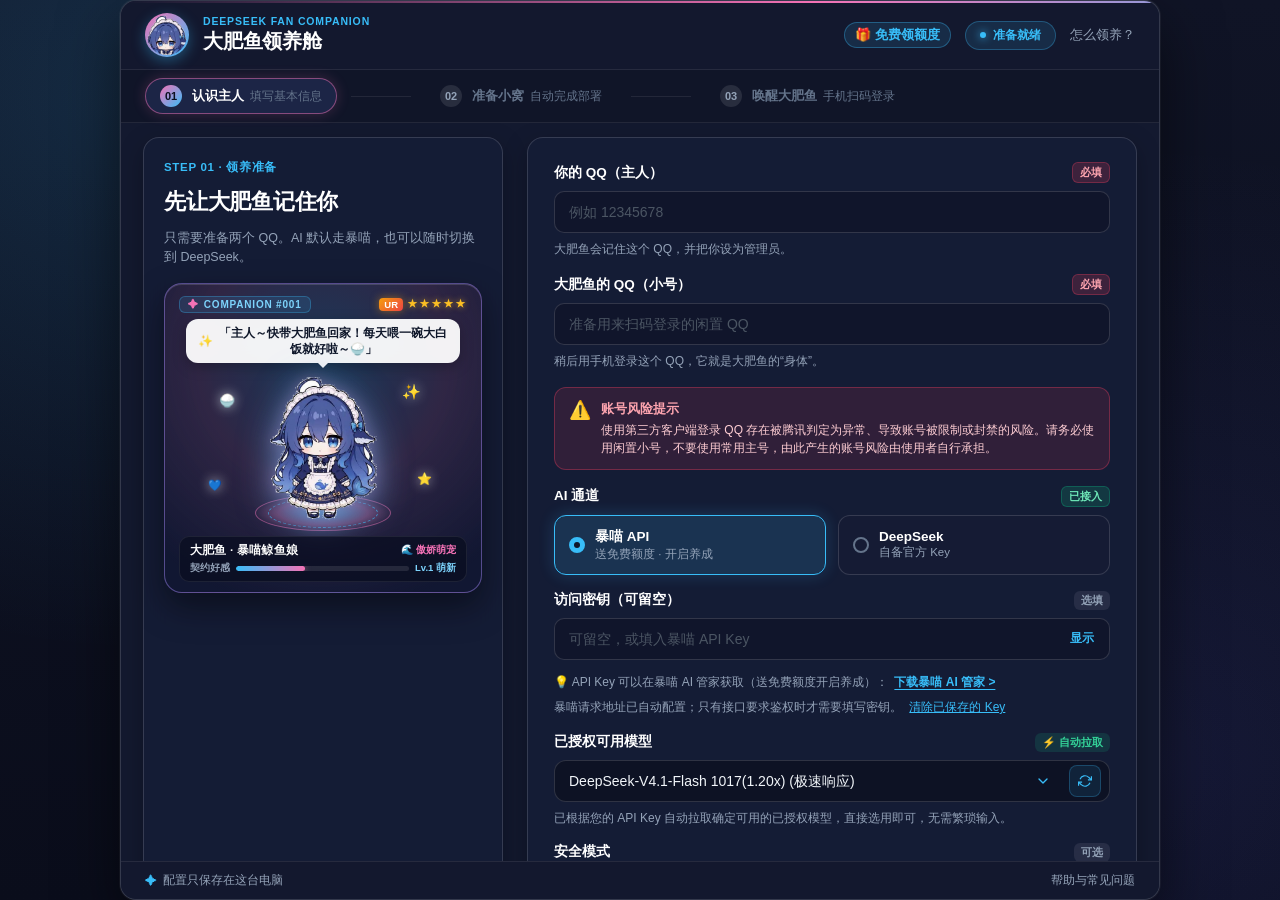
==== commit 17e23d69: "fix(ui,downloader): smooth 65% installation progress, truthful state transitions without premature o" ====
--- a/web/index.html
+++ b/web/index.html
@@ -31,9 +31,9 @@
         <button class="btn-text-nav highlight-gift" onclick="openExternalUrl('https://ai.baomiao.cn/')" title="下载暴喵 AI 管家 · 免费领额度">
           🎁 免费领额度
         </button>
-        <div class="system-status-indicator">
-          <span class="ping-dot"></span>
-          <span id="service-status">本机模式</span>
+        <div class="system-status-indicator" id="system-status-badge">
+          <span class="ping-dot" id="system-ping-dot"></span>
+          <span id="service-status">准备就绪</span>
         </div>
         <button class="btn-text-nav" onclick="openHelpModal()">怎么领养？</button>
       </div>
@@ -312,7 +312,10 @@
               <span class="light green"></span>
             </div>
             <span class="console-name">大肥鱼领养舱实时装配日志</span>
-            <button class="btn-console-clear" onclick="clearTerminal()">清屏</button>
+            <div style="display: flex; gap: 6px; align-items: center;">
+              <button class="btn-console-clear" onclick="openLogDir()">📂 日志文件夹</button>
+              <button class="btn-console-clear" onclick="clearTerminal()">清屏</button>
+            </div>
           </div>
           <div class="log-terminal" id="log-terminal">
             <div class="terminal-line">[系统] 大肥鱼领养舱部署引擎已就绪...</div>
@@ -371,6 +374,7 @@
             <div class="activation-toolbar">
               <button class="btn btn-outline btn-sm" onclick="restartServices()">🔄 刷新连接</button>
               <button class="btn btn-outline btn-sm" onclick="relogin()">🔑 重新扫码换号</button>
+              <button class="btn btn-outline btn-sm" onclick="openLogDir()">📂 查看运行日志</button>
               <button class="btn btn-outline btn-sm" onclick="goToStep(1)">✏️ 修改基本信息</button>
               <button class="btn btn-danger-soft btn-sm" onclick="stopServices()">⏹️ 停止服务</button>
             </div>
--- a/web/css/style.css
+++ b/web/css/style.css
@@ -164,21 +164,23 @@
   display: flex;
   align-items: center;
   gap: 7px;
-  background: rgba(16, 185, 129, 0.12);
-  border: 1px solid rgba(16, 185, 129, 0.3);
+  background: rgba(56, 189, 248, 0.12);
+  border: 1px solid rgba(56, 189, 248, 0.3);
   padding: 5px 14px;
   border-radius: 20px;
   font-size: 12px;
   font-weight: 600;
-  color: #34d399;
+  color: #38bdf8;
+  transition: all 0.3s ease;
 }
 
 .ping-dot {
   width: 6px;
   height: 6px;
   border-radius: 50%;
-  background: var(--emerald-accent);
-  box-shadow: 0 0 8px var(--emerald-accent);
+  background: #38bdf8;
+  box-shadow: 0 0 8px #38bdf8;
+  transition: all 0.3s ease;
 }
 
 .btn-text-nav {
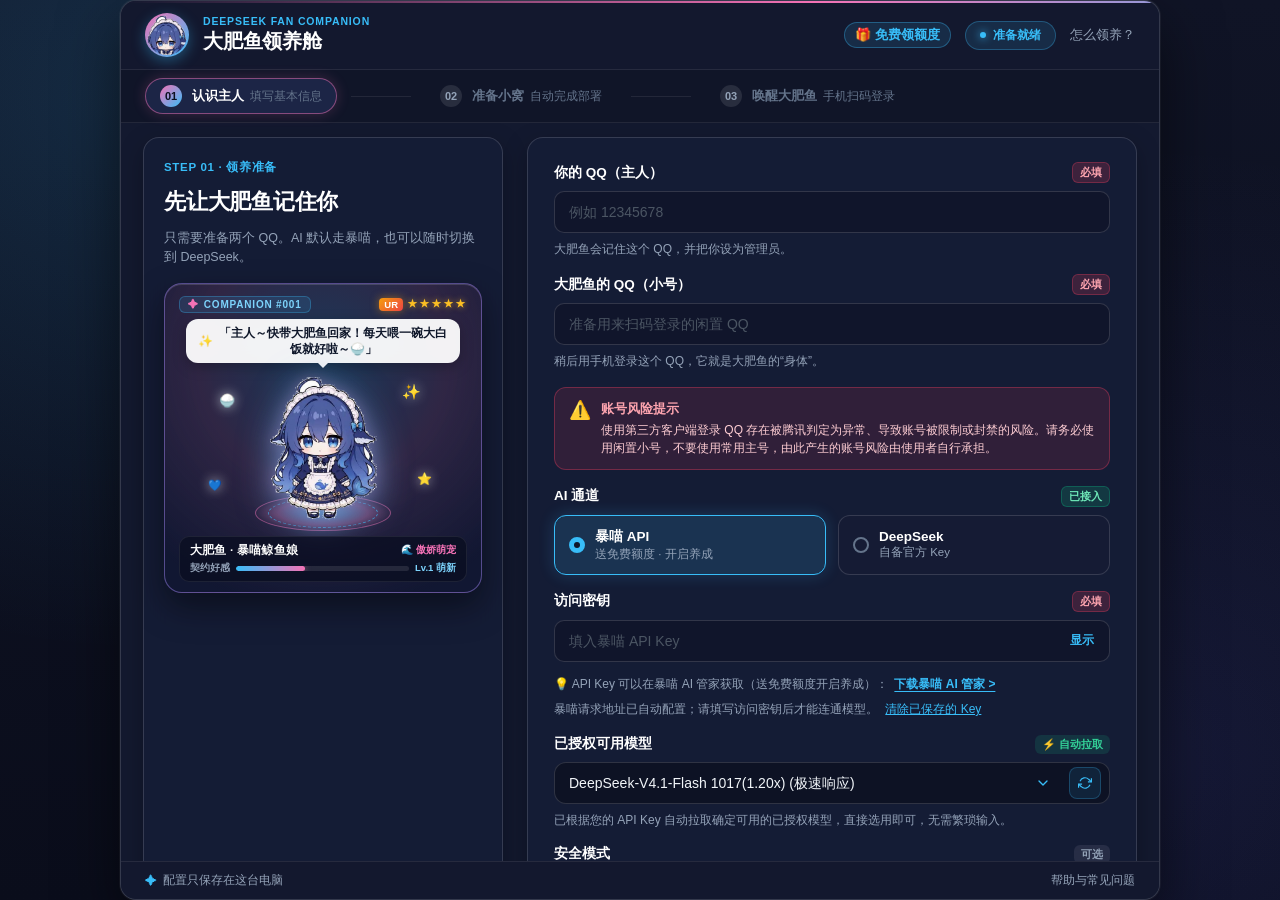
==== commit ce124252: "fix: stabilize Baomiao setup UI and runtime initialization" ====
--- a/web/index.html
+++ b/web/index.html
@@ -207,16 +207,16 @@
               </div>
             </div>
 
-            <!-- 访问密钥 (可留空) -->
+            <!-- 访问密钥 -->
             <div class="form-block">
               <div class="block-label-row">
-                <label for="baomiao_api_key">访问密钥（可留空）</label>
-                <span class="field-badge optional">选填</span>
+                <label for="baomiao_api_key">访问密钥</label>
+                <span class="field-badge required">必填</span>
               </div>
               
               <!-- 暴喵 Key 输入框 -->
               <div class="input-glow-box with-action" id="baomiao-key-container">
-                <input type="password" id="baomiao_api_key" placeholder="可留空，或填入暴喵 API Key" autocomplete="off">
+                <input type="password" id="baomiao_api_key" placeholder="填入暴喵 API Key" autocomplete="off">
                 <button type="button" class="btn-input-icon" onclick="toggleBaomiaoKeyVisibility()" title="切换明文">显示</button>
               </div>
 
@@ -232,7 +232,7 @@
                 <button type="button" class="btn-link-download" onclick="openExternalUrl('https://ai.baomiao.cn/')">下载暴喵 AI 管家 &gt;</button>
               </div>
 
-              <p class="block-hint">暴喵请求地址已自动配置；只有接口要求鉴权时才需要填写密钥。
+              <p class="block-hint">暴喵请求地址已自动配置；请填写访问密钥后才能连通模型。
                 <button type="button" class="btn-clear-key-link" id="btn-clear-key" onclick="clearApiKey()">清除已保存的 Key</button>
               </p>
             </div>
